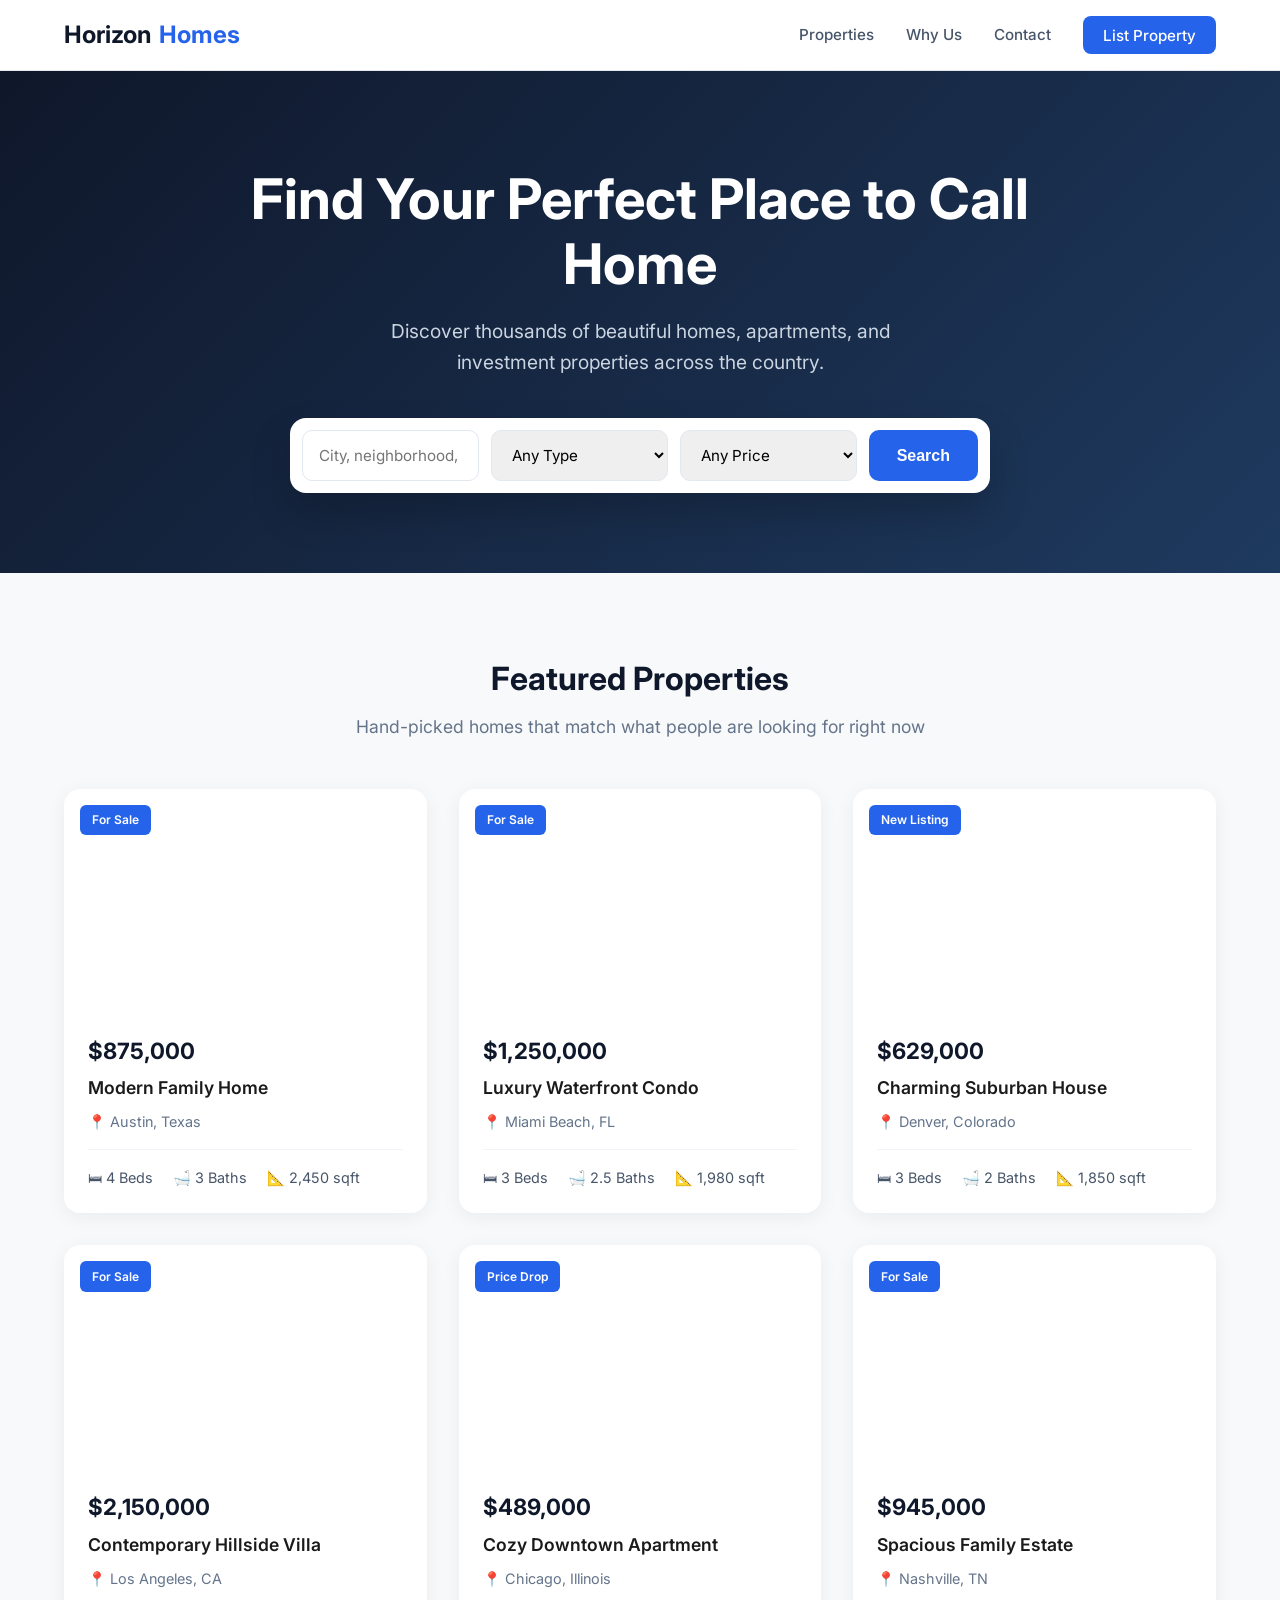
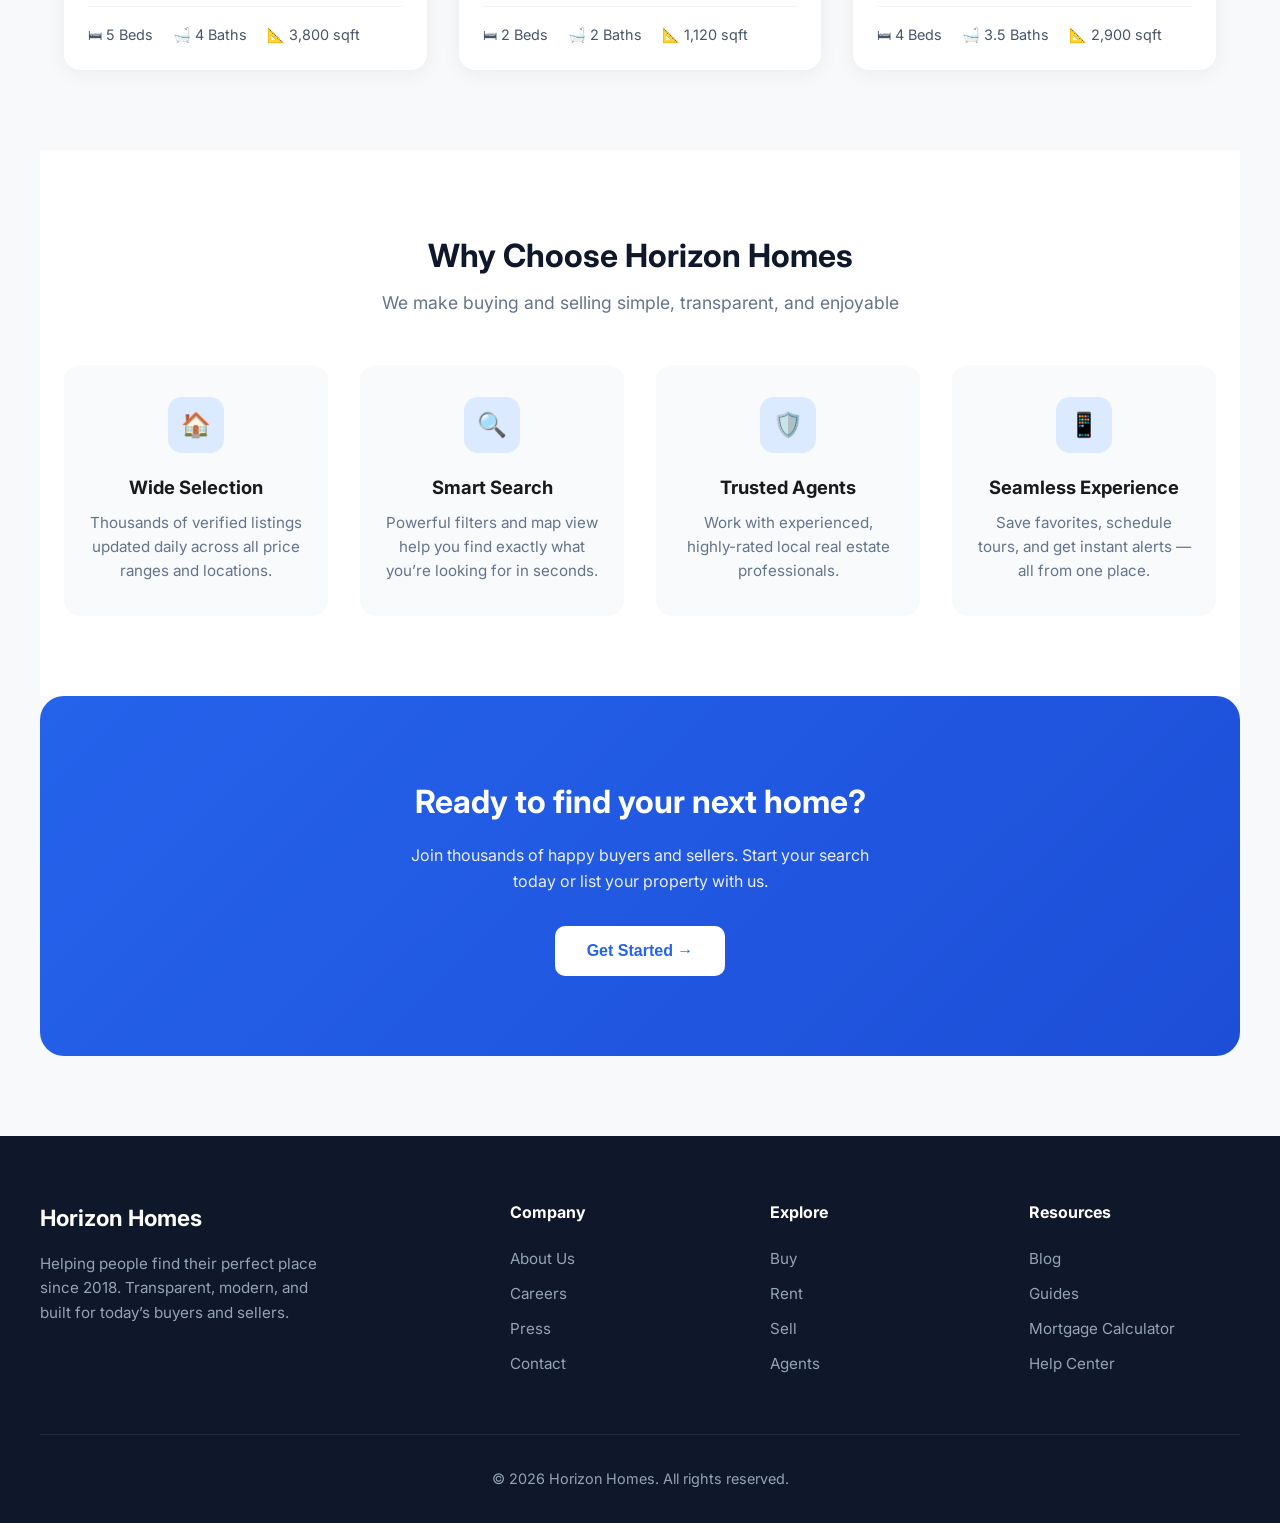
==== index.html @ 96eaeb39 "Fix homepage styling issue and complete mockup layout - corrected stylesheet reference so the page l" ====
<!DOCTYPE html>
<html lang="en">
<head>
  <meta charset="UTF-8">
  <meta name="viewport" content="width=device-width, initial-scale=1.0">
  <title>Horizon Homes | Find Your Dream Property</title>
  <link href="https://fonts.googleapis.com/css2?family=Inter:wght@300;400;500;600;700&display=swap" rel="stylesheet">
  <link rel="stylesheet" href="index.css">
</head>
<body>

  <!-- NAVBAR -->
  <nav class="navbar">
    <div class="nav-container">
      <a href="#" class="logo">Horizon<span>Homes</span></a>
      <ul class="nav-links">
        <li><a href="#properties">Properties</a></li>
        <li><a href="#features">Why Us</a></li>
        <li><a href="#contact">Contact</a></li>
        <li><a href="#" class="nav-cta">List Property</a></li>
      </ul>
    </div>
  </nav>

  <!-- HERO -->
  <section class="hero">
    <div class="hero-content">
      <h1>Find Your Perfect Place to Call Home</h1>
      <p>Discover thousands of beautiful homes, apartments, and investment properties across the country.</p>
      
      <div class="search-box">
        <input type="text" placeholder="City, neighborhood, or ZIP">
        <select>
          <option>Any Type</option>
          <option>House</option>
          <option>Apartment</option>
          <option>Condo</option>
          <option>Townhouse</option>
        </select>
        <select>
          <option>Any Price</option>
          <option>Under $300k</option>
          <option>$300k – $600k</option>
          <option>$600k – $1M</option>
          <option>$1M+</option>
        </select>
        <button class="search-btn">Search</button>
      </div>
    </div>
  </section>

  <!-- FEATURED PROPERTIES -->
  <section class="section" id="properties">
    <div class="section-header">
      <h2>Featured Properties</h2>
      <p>Hand-picked homes that match what people are looking for right now</p>
    </div>

    <div class="properties-grid">
      <!-- Card 1 -->
      <div class="property-card">
        <div class="property-img" style="background-image: url('https://images.unsplash.com/photo-1600585154340-be6161a56a0c?w=800')">
          <span class="badge">For Sale</span>
        </div>
        <div class="property-content">
          <div class="property-price">$875,000</div>
          <div class="property-title">Modern Family Home</div>
          <div class="property-location">📍 Austin, Texas</div>
          <div class="property-meta">
            <span>🛏 4 Beds</span>
            <span>🛁 3 Baths</span>
            <span>📐 2,450 sqft</span>
          </div>
        </div>
      </div>

      <!-- Card 2 -->
      <div class="property-card">
        <div class="property-img" style="background-image: url('https://images.unsplash.com/photo-1600607687939-ce8a6c25118c?w=800')">
          <span class="badge">For Sale</span>
        </div>
        <div class="property-content">
          <div class="property-price">$1,250,000</div>
          <div class="property-title">Luxury Waterfront Condo</div>
          <div class="property-location">📍 Miami Beach, FL</div>
          <div class="property-meta">
            <span>🛏 3 Beds</span>
            <span>🛁 2.5 Baths</span>
            <span>📐 1,980 sqft</span>
          </div>
        </div>
      </div>

      <!-- Card 3 -->
      <div class="property-card">
        <div class="property-img" style="background-image: url('https://images.unsplash.com/photo-1600566753190-17f0baa2a6c3?w=800')">
          <span class="badge">New Listing</span>
        </div>
        <div class="property-content">
          <div class="property-price">$629,000</div>
          <div class="property-title">Charming Suburban House</div>
          <div class="property-location">📍 Denver, Colorado</div>
          <div class="property-meta">
            <span>🛏 3 Beds</span>
            <span>🛁 2 Baths</span>
            <span>📐 1,850 sqft</span>
          </div>
        </div>
      </div>

      <!-- Card 4 -->
      <div class="property-card">
        <div class="property-img" style="background-image: url('https://images.unsplash.com/photo-1600047509807-ba8f99d2cd00?w=800')">
          <span class="badge">For Sale</span>
        </div>
        <div class="property-content">
          <div class="property-price">$2,150,000</div>
          <div class="property-title">Contemporary Hillside Villa</div>
          <div class="property-location">📍 Los Angeles, CA</div>
          <div class="property-meta">
            <span>🛏 5 Beds</span>
            <span>🛁 4 Baths</span>
            <span>📐 3,800 sqft</span>
          </div>
        </div>
      </div>

      <!-- Card 5 -->
      <div class="property-card">
        <div class="property-img" style="background-image: url('https://images.unsplash.com/photo-1600585154526-990dced4db0d?w=800')">
          <span class="badge">Price Drop</span>
        </div>
        <div class="property-content">
          <div class="property-price">$489,000</div>
          <div class="property-title">Cozy Downtown Apartment</div>
          <div class="property-location">📍 Chicago, Illinois</div>
          <div class="property-meta">
            <span>🛏 2 Beds</span>
            <span>🛁 2 Baths</span>
            <span>📐 1,120 sqft</span>
          </div>
        </div>
      </div>

      <!-- Card 6 -->
      <div class="property-card">
        <div class="property-img" style="background-image: url('https://images.unsplash.com/photo-1605276374104-dee2a0ed3cd6?w=800')">
          <span class="badge">For Sale</span>
        </div>
        <div class="property-content">
          <div class="property-price">$945,000</div>
          <div class="property-title">Spacious Family Estate</div>
          <div class="property-location">📍 Nashville, TN</div>
          <div class="property-meta">
            <span>🛏 4 Beds</span>
            <span>🛁 3.5 Baths</span>
            <span>📐 2,900 sqft</span>
          </div>
        </div>
      </div>
    </div>
  </section>

  <!-- FEATURES -->
  <section class="section features" id="features">
    <div class="section-header">
      <h2>Why Choose Horizon Homes</h2>
      <p>We make buying and selling simple, transparent, and enjoyable</p>
    </div>

    <div class="features-grid">
      <div class="feature-card">
        <div class="feature-icon">🏠</div>
        <h3>Wide Selection</h3>
        <p>Thousands of verified listings updated daily across all price ranges and locations.</p>
      </div>
      <div class="feature-card">
        <div class="feature-icon">🔍</div>
        <h3>Smart Search</h3>
        <p>Powerful filters and map view help you find exactly what you’re looking for in seconds.</p>
      </div>
      <div class="feature-card">
        <div class="feature-icon">🛡️</div>
        <h3>Trusted Agents</h3>
        <p>Work with experienced, highly-rated local real estate professionals.</p>
      </div>
      <div class="feature-card">
        <div class="feature-icon">📱</div>
        <h3>Seamless Experience</h3>
        <p>Save favorites, schedule tours, and get instant alerts — all from one place.</p>
      </div>
    </div>
  </section>

  <!-- CTA -->
  <section class="cta" id="contact">
    <h2>Ready to find your next home?</h2>
    <p>Join thousands of happy buyers and sellers. Start your search today or list your property with us.</p>
    <button class="cta-btn">Get Started →</button>
  </section>

  <!-- FOOTER -->
  <footer>
    <div class="footer-content">
      <div class="footer-brand">
        <h3>Horizon Homes</h3>
        <p>Helping people find their perfect place since 2018. Transparent, modern, and built for today’s buyers and sellers.</p>
      </div>
      <div class="footer-col">
        <h4>Company</h4>
        <ul>
          <li><a href="#">About Us</a></li>
          <li><a href="#">Careers</a></li>
          <li><a href="#">Press</a></li>
          <li><a href="#">Contact</a></li>
        </ul>
      </div>
      <div class="footer-col">
        <h4>Explore</h4>
        <ul>
          <li><a href="#">Buy</a></li>
          <li><a href="#">Rent</a></li>
          <li><a href="#">Sell</a></li>
          <li><a href="#">Agents</a></li>
        </ul>
      </div>
      <div class="footer-col">
        <h4>Resources</h4>
        <ul>
          <li><a href="#">Blog</a></li>
          <li><a href="#">Guides</a></li>
          <li><a href="#">Mortgage Calculator</a></li>
          <li><a href="#">Help Center</a></li>
        </ul>
      </div>
    </div>
    <div class="footer-bottom">
      © 2026 Horizon Homes. All rights reserved.
    </div>
  </footer>

</body>
</html>
---- index.css ----
* {
      margin: 0;
      padding: 0;
      box-sizing: border-box;
    }

    body {
      font-family: 'Inter', system-ui, sans-serif;
      color: #1a1a1a;
      line-height: 1.6;
      background: #f8f9fa;
    }

    /* ========== NAVBAR ========== */
    .navbar {
      position: sticky;
      top: 0;
      z-index: 100;
      background: rgba(255, 255, 255, 0.95);
      backdrop-filter: blur(12px);
      border-bottom: 1px solid #e5e7eb;
      padding: 1rem 0;
    }

    .nav-container {
      max-width: 1200px;
      margin: 0 auto;
      padding: 0 1.5rem;
      display: flex;
      align-items: center;
      justify-content: space-between;
    }

    .logo {
      font-size: 1.5rem;
      font-weight: 700;
      color: #0f172a;
      text-decoration: none;
      display: flex;
      align-items: center;
      gap: 0.5rem;
    }

    .logo span {
      color: #2563eb;
    }

    .nav-links {
      display: flex;
      gap: 2rem;
      list-style: none;
    }

    .nav-links a {
      text-decoration: none;
      color: #475569;
      font-weight: 500;
      font-size: 0.95rem;
      transition: color 0.2s;
    }

    .nav-links a:hover {
      color: #2563eb;
    }

    .nav-cta {
      background: #2563eb;
      color: white !important;
      padding: 0.6rem 1.25rem;
      border-radius: 8px;
      font-weight: 600;
    }

    .nav-cta:hover {
      background: #1d4ed8 !important;
    }

    /* ========== HERO ========== */
    .hero {
      background: linear-gradient(135deg, #0f172a 0%, #1e3a5f 100%);
      color: white;
      padding: 6rem 1.5rem 5rem;
      text-align: center;
      position: relative;
      overflow: hidden;
    }

    .hero::before {
      content: '';
      position: absolute;
      inset: 0;
      background: url('https://images.unsplash.com/photo-1600585154340-be6161a56a0c?w=1600') center/cover;
      opacity: 0.25;
    }

    .hero-content {
      position: relative;
      max-width: 800px;
      margin: 0 auto;
    }

    .hero h1 {
      font-size: clamp(2.2rem, 5vw, 3.5rem);
      font-weight: 700;
      line-height: 1.15;
      margin-bottom: 1.25rem;
    }

    .hero p {
      font-size: 1.2rem;
      color: #cbd5e1;
      margin-bottom: 2.5rem;
      max-width: 560px;
      margin-left: auto;
      margin-right: auto;
    }

    /* Search Box */
    .search-box {
      background: white;
      border-radius: 16px;
      padding: 0.75rem;
      display: flex;
      flex-wrap: wrap;
      gap: 0.75rem;
      box-shadow: 0 20px 40px rgba(0,0,0,0.2);
      max-width: 700px;
      margin: 0 auto;
    }

    .search-box input,
    .search-box select {
      flex: 1;
      min-width: 140px;
      padding: 0.9rem 1rem;
      border: 1px solid #e2e8f0;
      border-radius: 10px;
      font-size: 0.95rem;
      font-family: inherit;
      outline: none;
    }

    .search-box input:focus,
    .search-box select:focus {
      border-color: #2563eb;
    }

    .search-btn {
      background: #2563eb;
      color: white;
      border: none;
      padding: 0.9rem 1.75rem;
      border-radius: 10px;
      font-weight: 600;
      font-size: 1rem;
      cursor: pointer;
      transition: background 0.2s;
    }

    .search-btn:hover {
      background: #1d4ed8;
    }

    /* ========== SECTION STYLES ========== */
    .section {
      max-width: 1200px;
      margin: 0 auto;
      padding: 5rem 1.5rem;
    }

    .section-header {
      text-align: center;
      margin-bottom: 3rem;
    }

    .section-header h2 {
      font-size: 2rem;
      font-weight: 700;
      color: #0f172a;
      margin-bottom: 0.5rem;
    }

    .section-header p {
      color: #64748b;
      font-size: 1.1rem;
    }

    /* ========== PROPERTY CARDS ========== */
    .properties-grid {
      display: grid;
      grid-template-columns: repeat(auto-fill, minmax(320px, 1fr));
      gap: 2rem;
    }

    .property-card {
      background: white;
      border-radius: 16px;
      overflow: hidden;
      box-shadow: 0 4px 20px rgba(0,0,0,0.06);
      transition: transform 0.25s, box-shadow 0.25s;
    }

    .property-card:hover {
      transform: translateY(-6px);
      box-shadow: 0 12px 30px rgba(0,0,0,0.1);
    }

    .property-img {
      height: 220px;
      background-size: cover;
      background-position: center;
      position: relative;
    }

    .badge {
      position: absolute;
      top: 1rem;
      left: 1rem;
      background: #2563eb;
      color: white;
      font-size: 0.75rem;
      font-weight: 600;
      padding: 0.35rem 0.75rem;
      border-radius: 6px;
    }

    .property-content {
      padding: 1.5rem;
    }

    .property-price {
      font-size: 1.4rem;
      font-weight: 700;
      color: #0f172a;
      margin-bottom: 0.35rem;
    }

    .property-title {
      font-size: 1.1rem;
      font-weight: 600;
      margin-bottom: 0.5rem;
    }

    .property-location {
      color: #64748b;
      font-size: 0.9rem;
      margin-bottom: 1rem;
      display: flex;
      align-items: center;
      gap: 0.35rem;
    }

    .property-meta {
      display: flex;
      gap: 1.25rem;
      color: #475569;
      font-size: 0.9rem;
      border-top: 1px solid #f1f5f9;
      padding-top: 1rem;
    }

    .property-meta span {
      display: flex;
      align-items: center;
      gap: 0.3rem;
    }

    /* ========== FEATURES ========== */
    .features {
      background: white;
    }

    .features-grid {
      display: grid;
      grid-template-columns: repeat(auto-fit, minmax(250px, 1fr));
      gap: 2rem;
    }

    .feature-card {
      text-align: center;
      padding: 2rem 1.5rem;
      border-radius: 16px;
      background: #f8fafc;
      transition: background 0.2s;
    }

    .feature-card:hover {
      background: #f1f5f9;
    }

    .feature-icon {
      width: 56px;
      height: 56px;
      background: #dbeafe;
      color: #2563eb;
      border-radius: 14px;
      display: flex;
      align-items: center;
      justify-content: center;
      font-size: 1.5rem;
      margin: 0 auto 1.25rem;
    }

    .feature-card h3 {
      font-size: 1.15rem;
      margin-bottom: 0.5rem;
    }

    .feature-card p {
      color: #64748b;
      font-size: 0.95rem;
    }

    /* ========== CTA ========== */
    .cta {
      background: linear-gradient(135deg, #2563eb, #1d4ed8);
      color: white;
      text-align: center;
      padding: 5rem 1.5rem;
      border-radius: 24px;
      margin: 0 1.5rem 5rem;
      max-width: 1200px;
      margin-left: auto;
      margin-right: auto;
    }

    .cta h2 {
      font-size: 2rem;
      margin-bottom: 1rem;
    }

    .cta p {
      opacity: 0.9;
      margin-bottom: 2rem;
      max-width: 500px;
      margin-left: auto;
      margin-right: auto;
    }

    .cta-btn {
      background: white;
      color: #2563eb;
      border: none;
      padding: 1rem 2rem;
      border-radius: 10px;
      font-weight: 600;
      font-size: 1rem;
      cursor: pointer;
      transition: transform 0.2s;
    }

    .cta-btn:hover {
      transform: scale(1.03);
    }

    /* ========== FOOTER ========== */
    footer {
      background: #0f172a;
      color: #94a3b8;
      padding: 4rem 1.5rem 2rem;
    }

    .footer-content {
      max-width: 1200px;
      margin: 0 auto;
      display: grid;
      grid-template-columns: 2fr 1fr 1fr 1fr;
      gap: 3rem;
      margin-bottom: 3rem;
    }

    .footer-brand h3 {
      color: white;
      font-size: 1.4rem;
      margin-bottom: 1rem;
    }

    .footer-brand p {
      max-width: 280px;
      font-size: 0.95rem;
    }

    .footer-col h4 {
      color: white;
      font-size: 1rem;
      margin-bottom: 1.25rem;
    }

    .footer-col ul {
      list-style: none;
    }

    .footer-col li {
      margin-bottom: 0.6rem;
    }

    .footer-col a {
      color: #94a3b8;
      text-decoration: none;
      font-size: 0.95rem;
      transition: color 0.2s;
    }

    .footer-col a:hover {
      color: white;
    }

    .footer-bottom {
      max-width: 1200px;
      margin: 0 auto;
      padding-top: 2rem;
      border-top: 1px solid #1e293b;
      text-align: center;
      font-size: 0.9rem;
    }

    /* ========== RESPONSIVE ========== */
    @media (max-width: 768px) {
      .nav-links {
        display: none;
      }

      .search-box {
        flex-direction: column;
      }

      .footer-content {
        grid-template-columns: 1fr;
        gap: 2rem;
      }

      .hero {
        padding: 4rem 1.5rem 3.5rem;
      }
    }
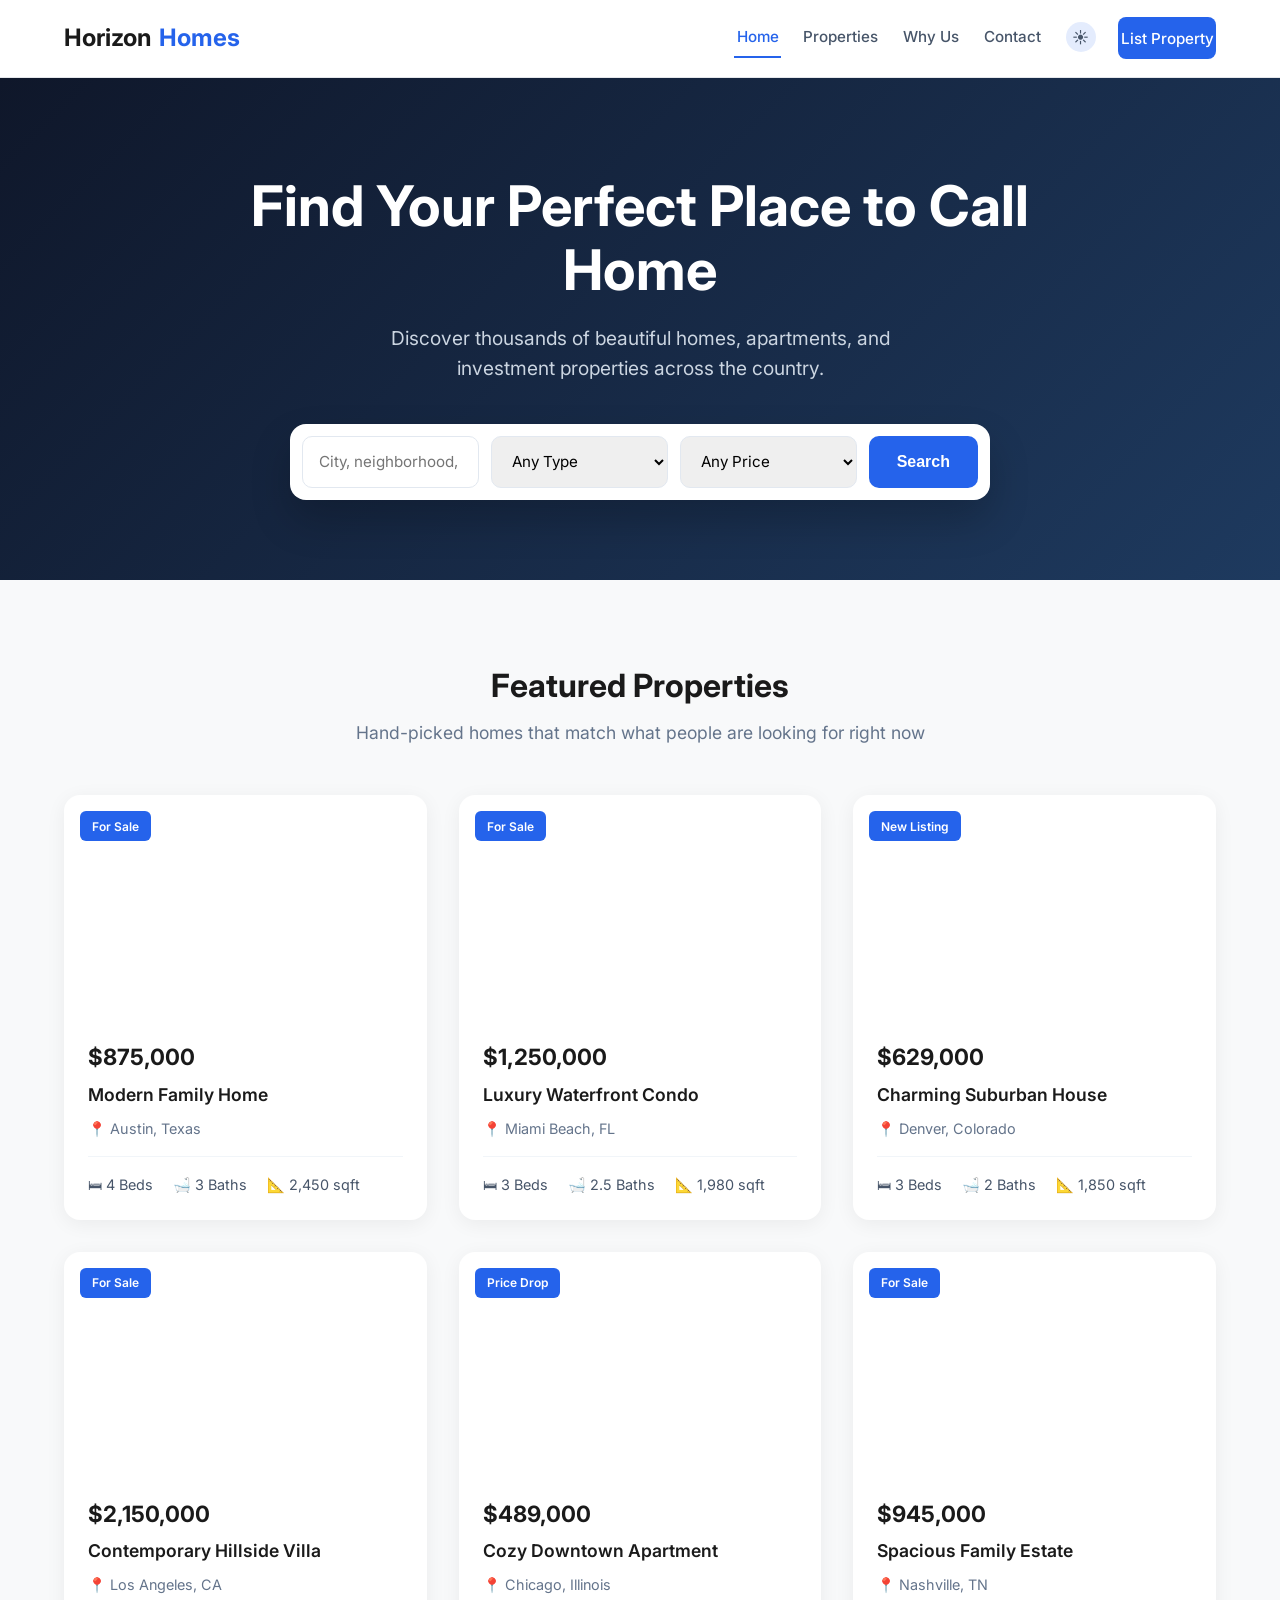
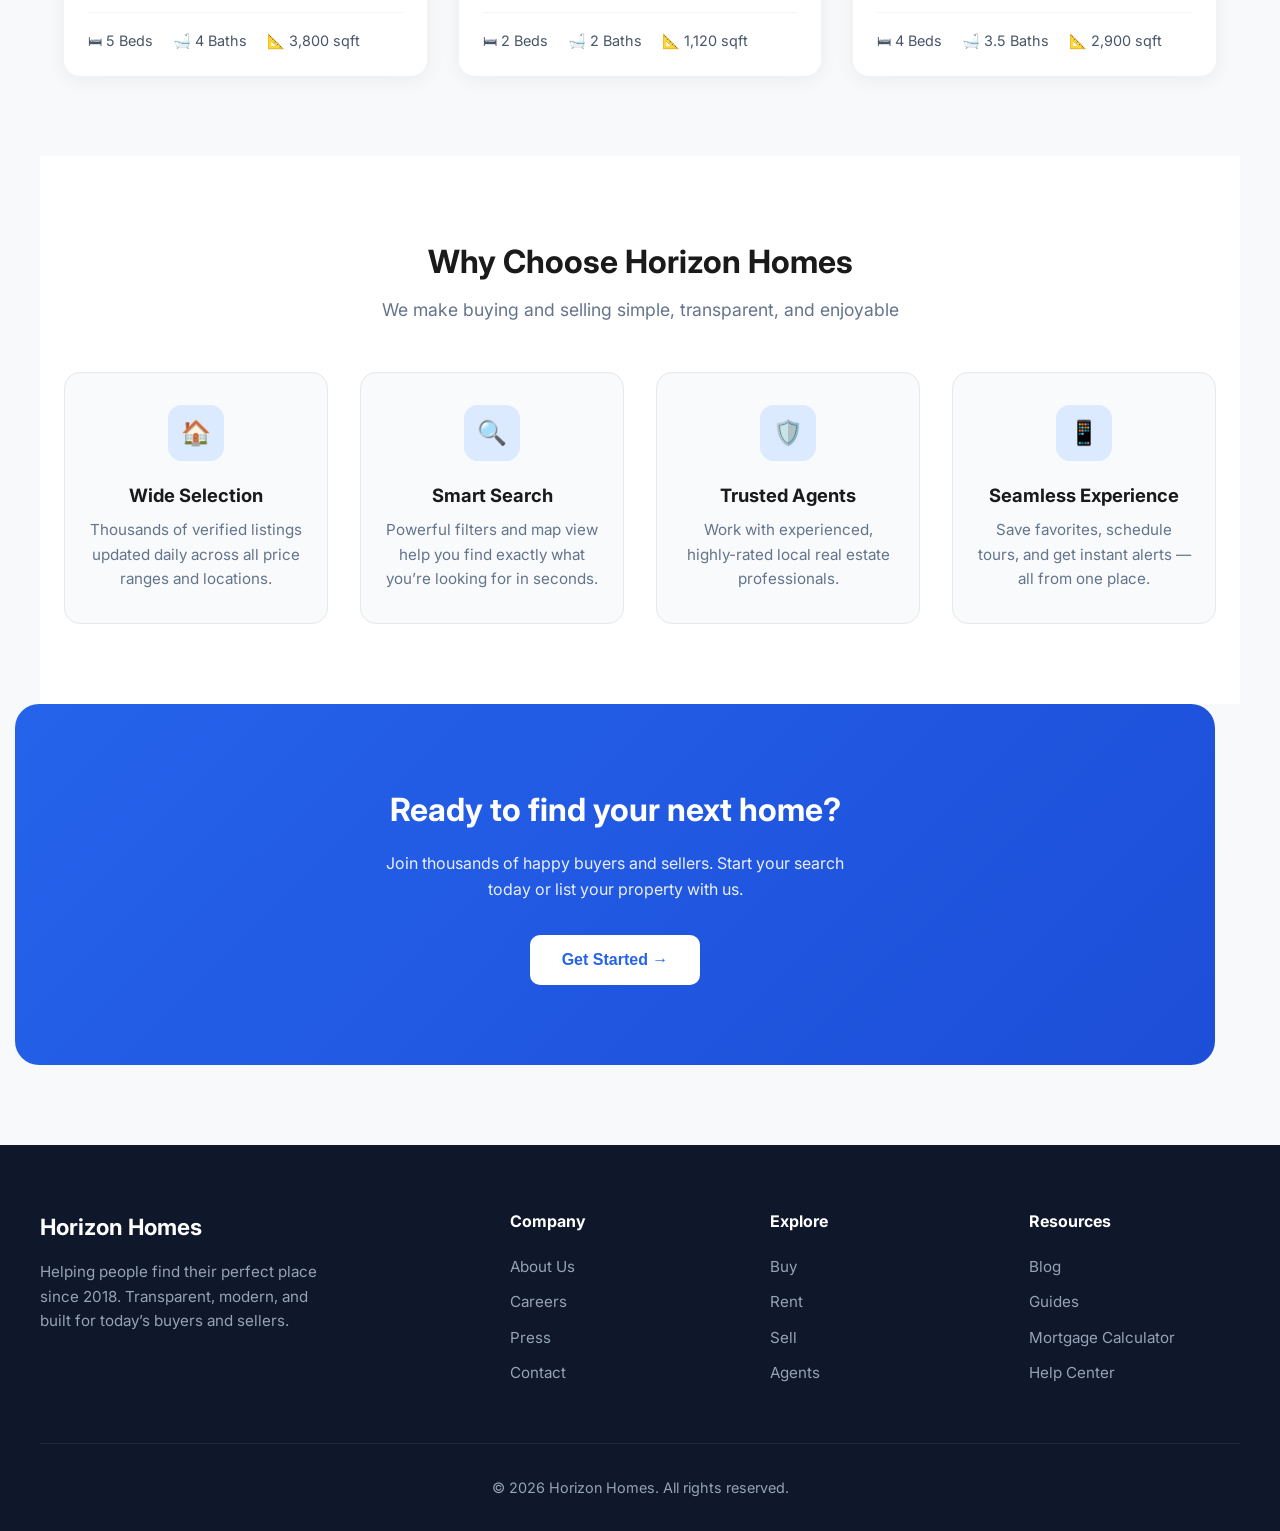
==== commit 8f0f91ae: "update all mock up pages and sections" ====
--- a/index.html
+++ b/index.html
@@ -12,12 +12,39 @@
   <!-- NAVBAR -->
   <nav class="navbar">
     <div class="nav-container">
-      <a href="#" class="logo">Horizon<span>Homes</span></a>
+      <div class="nav-left">
+        <div class="menu-panel-wrap">
+          <button class="menu-toggle" aria-label="Open menu" aria-expanded="false">
+            <span class="hamburger" aria-hidden="true">
+              <span></span>
+              <span></span>
+              <span></span>
+            </span>
+          </button>
+          <div class="floating-menu" id="floatingMenu" aria-hidden="true">
+            <div class="menu-header">
+              <strong>Quick tools</strong>
+              <button type="button" class="menu-close" aria-label="Close menu">×</button>
+            </div>
+            <button type="button" class="menu-option theme-toggle" data-theme-toggle aria-label="Toggle dark mode">
+              <span class="theme-icon" aria-hidden="true">☀️</span>
+            </button>
+            <a href="properties.html" class="menu-option">View listings</a>
+          </div>
+        </div>
+        <a href="index.html" class="logo">Horizon<span>Homes</span></a>
+      </div>
       <ul class="nav-links">
-        <li><a href="#properties">Properties</a></li>
-        <li><a href="#features">Why Us</a></li>
-        <li><a href="#contact">Contact</a></li>
-        <li><a href="#" class="nav-cta">List Property</a></li>
+        <li><a href="index.html" class="active">Home</a></li>
+        <li><a href="properties.html">Properties</a></li>
+        <li><a href="why-us.html">Why Us</a></li>
+        <li><a href="contact.html">Contact</a></li>
+        <li class="desktop-theme-item">
+          <button type="button" class="nav-theme-toggle" data-theme-toggle aria-label="Toggle dark mode">
+            <span class="theme-icon" aria-hidden="true">☀️</span>
+          </button>
+        </li>
+        <li><a href="contact.html#contact-form" class="nav-cta">List Property</a></li>
       </ul>
     </div>
   </nav>
@@ -239,5 +266,50 @@
     </div>
   </footer>
 
+  <script>
+    const body = document.body;
+    const menuToggle = document.querySelector('.menu-toggle');
+    const floatingMenu = document.getElementById('floatingMenu');
+    const closeMenuBtn = document.querySelector('.menu-close');
+    const themeToggleButtons = document.querySelectorAll('[data-theme-toggle]');
+
+    const syncThemeButton = () => {
+      const isDark = body.classList.contains('dark-theme');
+      themeToggleButtons.forEach((button) => {
+        const icon = button.querySelector('.theme-icon');
+        if (icon) {
+          icon.textContent = isDark ? '🌙' : '☀️';
+        }
+      });
+    };
+
+    const savedTheme = localStorage.getItem('horizon-theme');
+    if (savedTheme === 'dark') {
+      body.classList.add('dark-theme');
+    }
+    syncThemeButton();
+
+    menuToggle.addEventListener('click', () => {
+      const isOpen = floatingMenu.classList.toggle('open');
+      menuToggle.setAttribute('aria-expanded', String(isOpen));
+      floatingMenu.setAttribute('aria-hidden', String(!isOpen));
+    });
+
+    closeMenuBtn.addEventListener('click', () => {
+      floatingMenu.classList.remove('open');
+      menuToggle.setAttribute('aria-expanded', 'false');
+      floatingMenu.setAttribute('aria-hidden', 'true');
+    });
+
+    themeToggleButtons.forEach((button) => {
+      button.addEventListener('click', () => {
+        body.classList.toggle('dark-theme');
+        const isDark = body.classList.contains('dark-theme');
+        localStorage.setItem('horizon-theme', isDark ? 'dark' : 'light');
+        syncThemeButton();
+      });
+    });
+  </script>
+
 </body>
 </html>
--- a/index.css
+++ b/index.css
@@ -4,11 +4,40 @@
       box-sizing: border-box;
     }
 
+    :root {
+      --bg: #f8f9fa;
+      --bg-soft: #ffffff;
+      --panel: #ffffff;
+      --panel-alt: #f8fafc;
+      --text: #1a1a1a;
+      --text-soft: #475569;
+      --muted: #64748b;
+      --border: #e5e7eb;
+      --primary: #2563eb;
+      --primary-dark: #1d4ed8;
+      --shadow: rgba(15, 23, 42, 0.08);
+    }
+
     body {
       font-family: 'Inter', system-ui, sans-serif;
-      color: #1a1a1a;
+      color: var(--text);
       line-height: 1.6;
-      background: #f8f9fa;
+      background: var(--bg);
+      transition: background 0.25s ease, color 0.25s ease;
+    }
+
+    body.dark-theme {
+      --bg: #020817;
+      --bg-soft: #0f172a;
+      --panel: #0f172a;
+      --panel-alt: #111827;
+      --text: #e2e8f0;
+      --text-soft: #cbd5e1;
+      --muted: #94a3b8;
+      --border: #1e293b;
+      --primary: #60a5fa;
+      --primary-dark: #3b82f6;
+      --shadow: rgba(2, 6, 23, 0.55);
     }
 
     /* ========== NAVBAR ========== */
@@ -18,10 +47,14 @@
       z-index: 100;
       background: rgba(255, 255, 255, 0.95);
       backdrop-filter: blur(12px);
-      border-bottom: 1px solid #e5e7eb;
+      border-bottom: 1px solid var(--border);
       padding: 1rem 0;
     }
 
+    body.dark-theme .navbar {
+      background: rgba(15, 23, 42, 0.92);
+    }
+
     .nav-container {
       max-width: 1200px;
       margin: 0 auto;
@@ -29,12 +62,19 @@
       display: flex;
       align-items: center;
       justify-content: space-between;
+      gap: 1rem;
+    }
+
+    .nav-left {
+      display: flex;
+      align-items: center;
+      gap: 0.85rem;
     }
 
     .logo {
       font-size: 1.5rem;
       font-weight: 700;
-      color: #0f172a;
+      color: var(--text);
       text-decoration: none;
       display: flex;
       align-items: center;
@@ -42,37 +82,191 @@
     }
 
     .logo span {
-      color: #2563eb;
+      color: var(--primary);
     }
 
     .nav-links {
       display: flex;
-      gap: 2rem;
+      align-items: center;
+      gap: 1.25rem;
       list-style: none;
     }
 
     .nav-links a {
       text-decoration: none;
-      color: #475569;
+      color: var(--text-soft);
       font-weight: 500;
       font-size: 0.95rem;
-      transition: color 0.2s;
+      transition: color 0.2s ease, border-color 0.2s ease;
+      border-bottom: 2px solid transparent;
+      padding: 0.4rem 0.15rem;
+      display: inline-flex;
+      align-items: center;
     }
 
     .nav-links a:hover {
-      color: #2563eb;
+      color: var(--primary);
+    }
+
+    .desktop-theme-item {
+      display: flex;
+      align-items: center;
+    }
+
+    .nav-theme-toggle {
+      display: inline-flex;
+      align-items: center;
+      gap: 0.45rem;
+      border: 0;
+      border-bottom: 2px solid transparent;
+      background: transparent;
+      color: var(--text-soft);
+      font: inherit;
+      font-size: 0.95rem;
+      font-weight: 500;
+      padding: 0.4rem 0.15rem;
+      cursor: pointer;
+      transition: color 0.2s ease, border-color 0.2s ease;
+    }
+
+    .nav-theme-toggle:hover {
+      color: var(--primary);
+    }
+
+    .nav-links a.active {
+      color: var(--primary);
+      border-color: var(--primary);
     }
 
     .nav-cta {
-      background: #2563eb;
+      background: var(--primary);
       color: white !important;
-      padding: 0.6rem 1.25rem;
+      padding: 0.7rem 1.4rem;
       border-radius: 8px;
+      border-bottom: 0 !important;
       font-weight: 600;
+      display: inline-flex;
+      align-items: center;
+      justify-content: center;
+      min-height: 42px;
+      line-height: 1;
+      padding-inline: 1.35rem;
     }
 
     .nav-cta:hover {
-      background: #1d4ed8 !important;
+      background: var(--primary-dark) !important;
+    }
+
+    .menu-panel-wrap {
+      position: relative;
+      z-index: 120;
+    }
+
+    .menu-toggle {
+      border: none;
+      background: rgba(37, 99, 235, 0.08);
+      color: var(--text);
+      width: 42px;
+      height: 42px;
+      border-radius: 10px;
+      display: inline-flex;
+      align-items: center;
+      justify-content: center;
+      cursor: pointer;
+      border: 1px solid var(--border);
+      box-shadow: 0 8px 18px rgba(15, 23, 42, 0.04);
+    }
+
+    .hamburger {
+      display: flex;
+      flex-direction: column;
+      gap: 4px;
+      width: 18px;
+      height: 14px;
+      justify-content: center;
+    }
+
+    .hamburger span {
+      display: block;
+      width: 100%;
+      height: 2px;
+      background: currentColor;
+      border-radius: 999px;
+    }
+
+    .floating-menu {
+      position: absolute;
+      left: 0;
+      top: calc(100% + 0.75rem);
+      width: min(260px, calc(100vw - 2rem));
+      background: var(--panel);
+      border: 1px solid var(--border);
+      border-radius: 16px;
+      box-shadow: 0 18px 35px var(--shadow);
+      padding: 0.9rem;
+      display: none;
+    }
+
+    .floating-menu.open {
+      display: block;
+    }
+
+    .menu-header {
+      display: flex;
+      justify-content: space-between;
+      align-items: center;
+      margin-bottom: 0.75rem;
+      color: var(--text);
+      font-size: 0.9rem;
+    }
+
+    .menu-close {
+      border: none;
+      background: transparent;
+      color: var(--muted);
+      font-size: 1.3rem;
+      cursor: pointer;
+    }
+
+    .menu-option {
+      display: flex;
+      align-items: center;
+      gap: 0.7rem;
+      width: 100%;
+      text-decoration: none;
+      border: 1px solid var(--border);
+      background: var(--panel-alt);
+      color: var(--text);
+      padding: 0.8rem 0.9rem;
+      border-radius: 10px;
+      margin-bottom: 0.55rem;
+      text-align: left;
+      font: inherit;
+      cursor: pointer;
+    }
+
+    .menu-option:last-child {
+      margin-bottom: 0;
+    }
+
+    .theme-toggle {
+      justify-content: space-between;
+      padding-right: 0.75rem;
+    }
+
+    .theme-icon {
+      display: inline-flex;
+      align-items: center;
+      justify-content: center;
+      width: 30px;
+      height: 30px;
+      border-radius: 50%;
+      background: rgba(37, 99, 235, 0.12);
+      font-size: 1rem;
+    }
+
+    .menu-panel-wrap {
+      display: none;
     }
 
     /* ========== HERO ========== */
@@ -176,12 +370,12 @@
     .section-header h2 {
       font-size: 2rem;
       font-weight: 700;
-      color: #0f172a;
+      color: var(--text);
       margin-bottom: 0.5rem;
     }
 
     .section-header p {
-      color: #64748b;
+      color: var(--muted);
       font-size: 1.1rem;
     }
 
@@ -193,7 +387,7 @@
     }
 
     .property-card {
-      background: white;
+      background: var(--panel);
       border-radius: 16px;
       overflow: hidden;
       box-shadow: 0 4px 20px rgba(0,0,0,0.06);
@@ -231,7 +425,7 @@
     .property-price {
       font-size: 1.4rem;
       font-weight: 700;
-      color: #0f172a;
+      color: var(--text);
       margin-bottom: 0.35rem;
     }
 
@@ -239,10 +433,11 @@
       font-size: 1.1rem;
       font-weight: 600;
       margin-bottom: 0.5rem;
+      color: var(--text);
     }
 
     .property-location {
-      color: #64748b;
+      color: var(--muted);
       font-size: 0.9rem;
       margin-bottom: 1rem;
       display: flex;
@@ -267,7 +462,7 @@
 
     /* ========== FEATURES ========== */
     .features {
-      background: white;
+      background: var(--bg-soft);
     }
 
     .features-grid {
@@ -280,12 +475,13 @@
       text-align: center;
       padding: 2rem 1.5rem;
       border-radius: 16px;
-      background: #f8fafc;
+      background: var(--panel-alt);
       transition: background 0.2s;
+      border: 1px solid var(--border);
     }
 
     .feature-card:hover {
-      background: #f1f5f9;
+      background: rgba(148, 163, 184, 0.08);
     }
 
     .feature-icon {
@@ -304,10 +500,11 @@
     .feature-card h3 {
       font-size: 1.15rem;
       margin-bottom: 0.5rem;
+      color: var(--text);
     }
 
     .feature-card p {
-      color: #64748b;
+      color: var(--muted);
       font-size: 0.95rem;
     }
 
@@ -320,8 +517,7 @@
       border-radius: 24px;
       margin: 0 1.5rem 5rem;
       max-width: 1200px;
-      margin-left: auto;
-      margin-right: auto;
+      margin-inline: 15px;
     }
 
     .cta h2 {
@@ -414,14 +610,169 @@
       font-size: 0.9rem;
     }
 
+    /* ========== EXTRA PAGE STYLES ========== */
+    .page-hero {
+      background: linear-gradient(135deg, #0f172a 0%, #1e3a5f 100%);
+      color: white;
+      padding: 5rem 1.5rem 4rem;
+    }
+
+    .page-hero-inner {
+      max-width: 1200px;
+      margin: 0 auto;
+      text-align: center;
+    }
+
+    .page-hero h1 {
+      font-size: clamp(2.2rem, 4vw, 3rem);
+      margin-bottom: 0.75rem;
+    }
+
+    .page-hero p {
+      color: #cbd5e1;
+      font-size: 1.05rem;
+      max-width: 700px;
+      margin: 0 auto;
+    }
+
+    .listing-toolbar {
+      max-width: 1200px;
+      margin: 2rem auto 0;
+      background: white;
+      border-radius: 16px;
+      padding: 1rem;
+      box-shadow: 0 8px 24px rgba(15, 23, 42, 0.08);
+      display: flex;
+      flex-wrap: wrap;
+      gap: 0.75rem;
+      align-items: center;
+    }
+
+    .listing-toolbar input,
+    .listing-toolbar select {
+      flex: 1;
+      min-width: 160px;
+      padding: 0.9rem 1rem;
+      border: 1px solid #e2e8f0;
+      border-radius: 10px;
+      font: inherit;
+    }
+
+    .listing-toolbar button,
+    .primary-btn {
+      background: #2563eb;
+      color: white;
+      border: none;
+      border-radius: 10px;
+      padding: 0.9rem 1.5rem;
+      font-weight: 600;
+      cursor: pointer;
+    }
+
+    .contact-layout {
+      max-width: 1200px;
+      margin: 0 auto;
+      padding: 5rem 1.5rem;
+      display: grid;
+      grid-template-columns: 1fr 1.2fr;
+      gap: 2rem;
+    }
+
+    .info-panel,
+    .form-panel {
+      background: var(--panel);
+      border-radius: 18px;
+      padding: 2rem;
+      box-shadow: 0 8px 25px rgba(15, 23, 42, 0.06);
+      border: 1px solid var(--border);
+    }
+
+    .info-panel h3,
+    .form-panel h3 {
+      font-size: 1.5rem;
+      margin-bottom: 1rem;
+      color: var(--text);
+    }
+
+    .info-list {
+      list-style: none;
+      display: grid;
+      gap: 1rem;
+      margin-top: 1.5rem;
+    }
+
+    .info-list li {
+      background: var(--panel-alt);
+      border-radius: 12px;
+      padding: 1rem;
+      color: var(--text-soft);
+      border: 1px solid var(--border);
+    }
+
+    .info-list strong {
+      color: var(--text);
+      display: block;
+      margin-bottom: 0.2rem;
+    }
+
+    .contact-form {
+      display: grid;
+      gap: 1rem;
+    }
+
+    .form-row {
+      display: grid;
+      grid-template-columns: 1fr 1fr;
+      gap: 1rem;
+    }
+
+    .contact-form input,
+    .contact-form textarea,
+    .contact-form select {
+      width: 100%;
+      padding: 0.9rem 1rem;
+      border: 1px solid var(--border);
+      border-radius: 10px;
+      font: inherit;
+      resize: vertical;
+      background: var(--panel-alt);
+      color: var(--text);
+    }
+
+    .contact-form textarea {
+      min-height: 140px;
+    }
+
+    .page-grid {
+      max-width: 1200px;
+      margin: 0 auto;
+      padding: 4rem 1.5rem 5rem;
+    }
+
     /* ========== RESPONSIVE ========== */
     @media (max-width: 768px) {
+      .menu-panel-wrap {
+        display: block;
+      }
+
+      .desktop-theme-item {
+        display: none;
+      }
+
       .nav-links {
         display: none;
       }
 
+      .search-box,
+      .listing-toolbar,
+      .form-row,
+      .contact-layout {
+        flex-direction: column;
+        grid-template-columns: 1fr;
+      }
+
       .search-box {
-        flex-direction: column;
+        display: flex;
       }
 
       .footer-content {
@@ -429,7 +780,8 @@
         gap: 2rem;
       }
 
-      .hero {
+      .hero,
+      .page-hero {
         padding: 4rem 1.5rem 3.5rem;
       }
     }
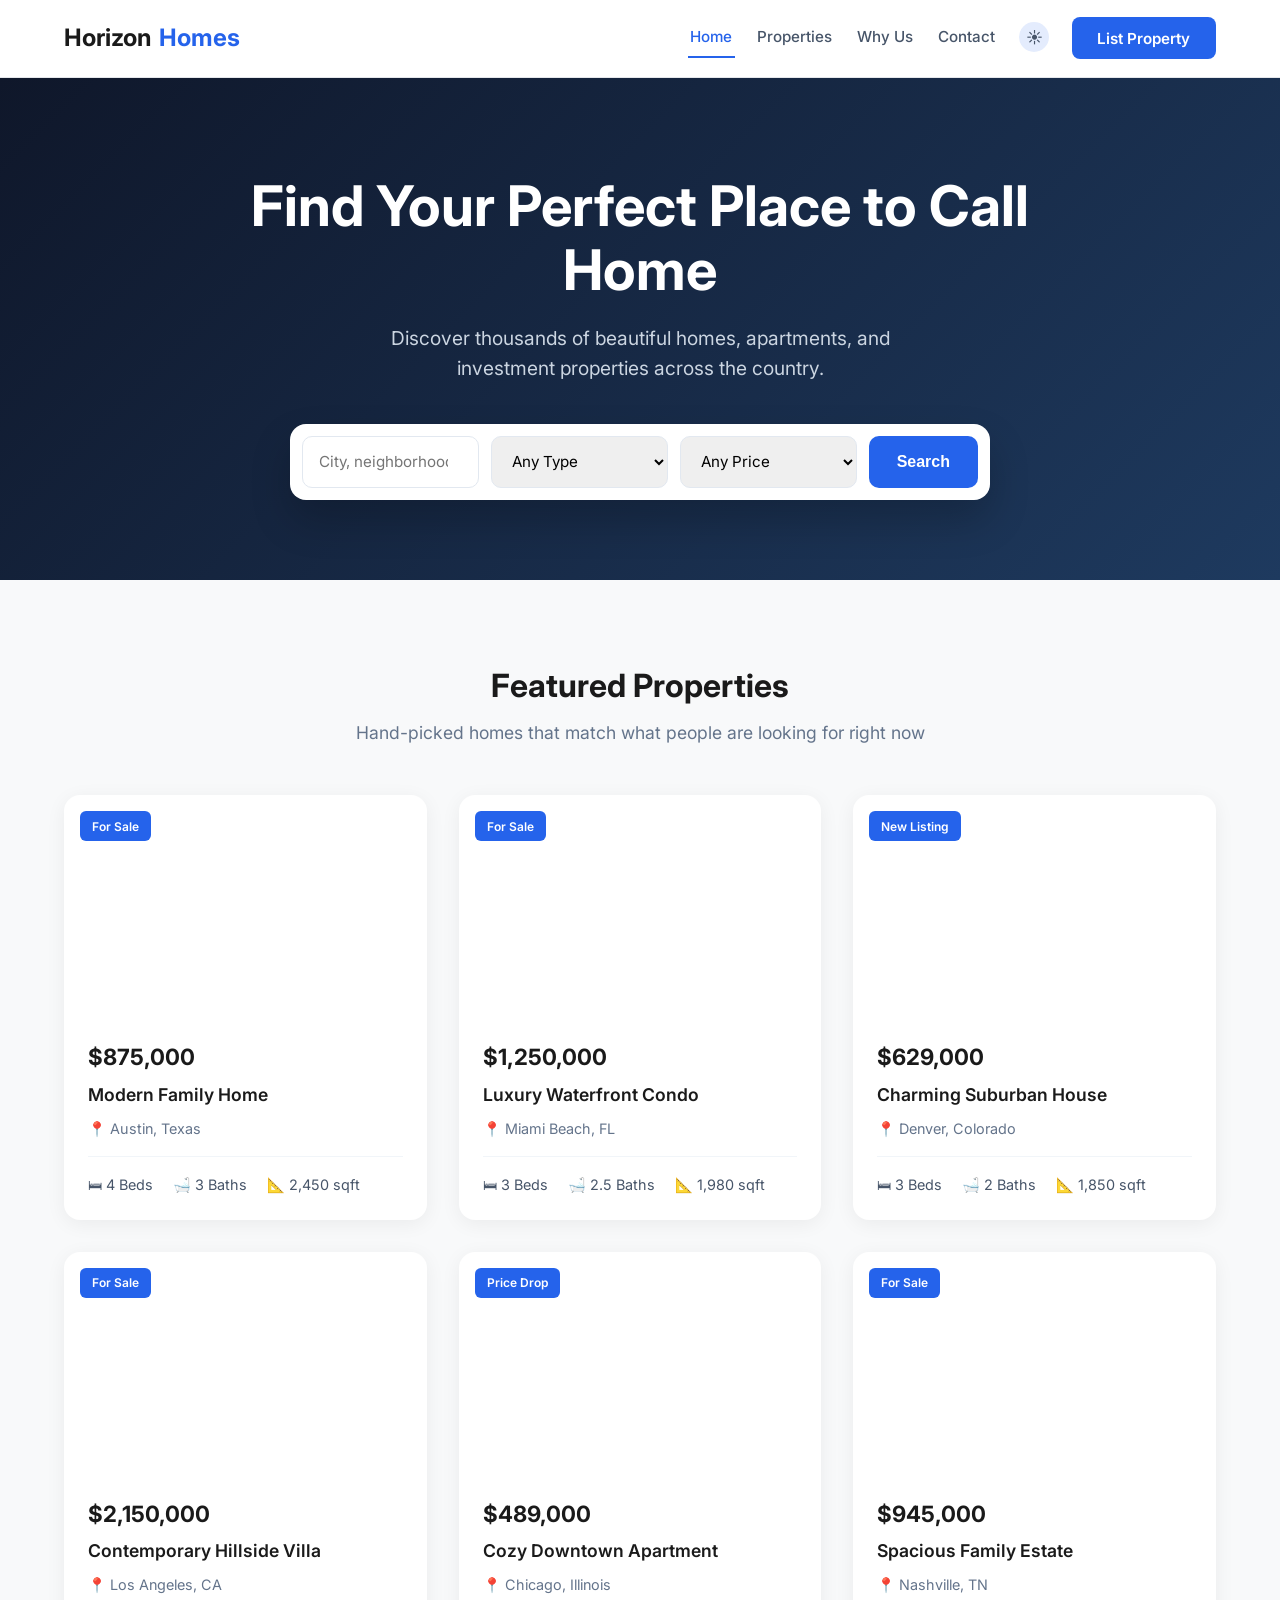
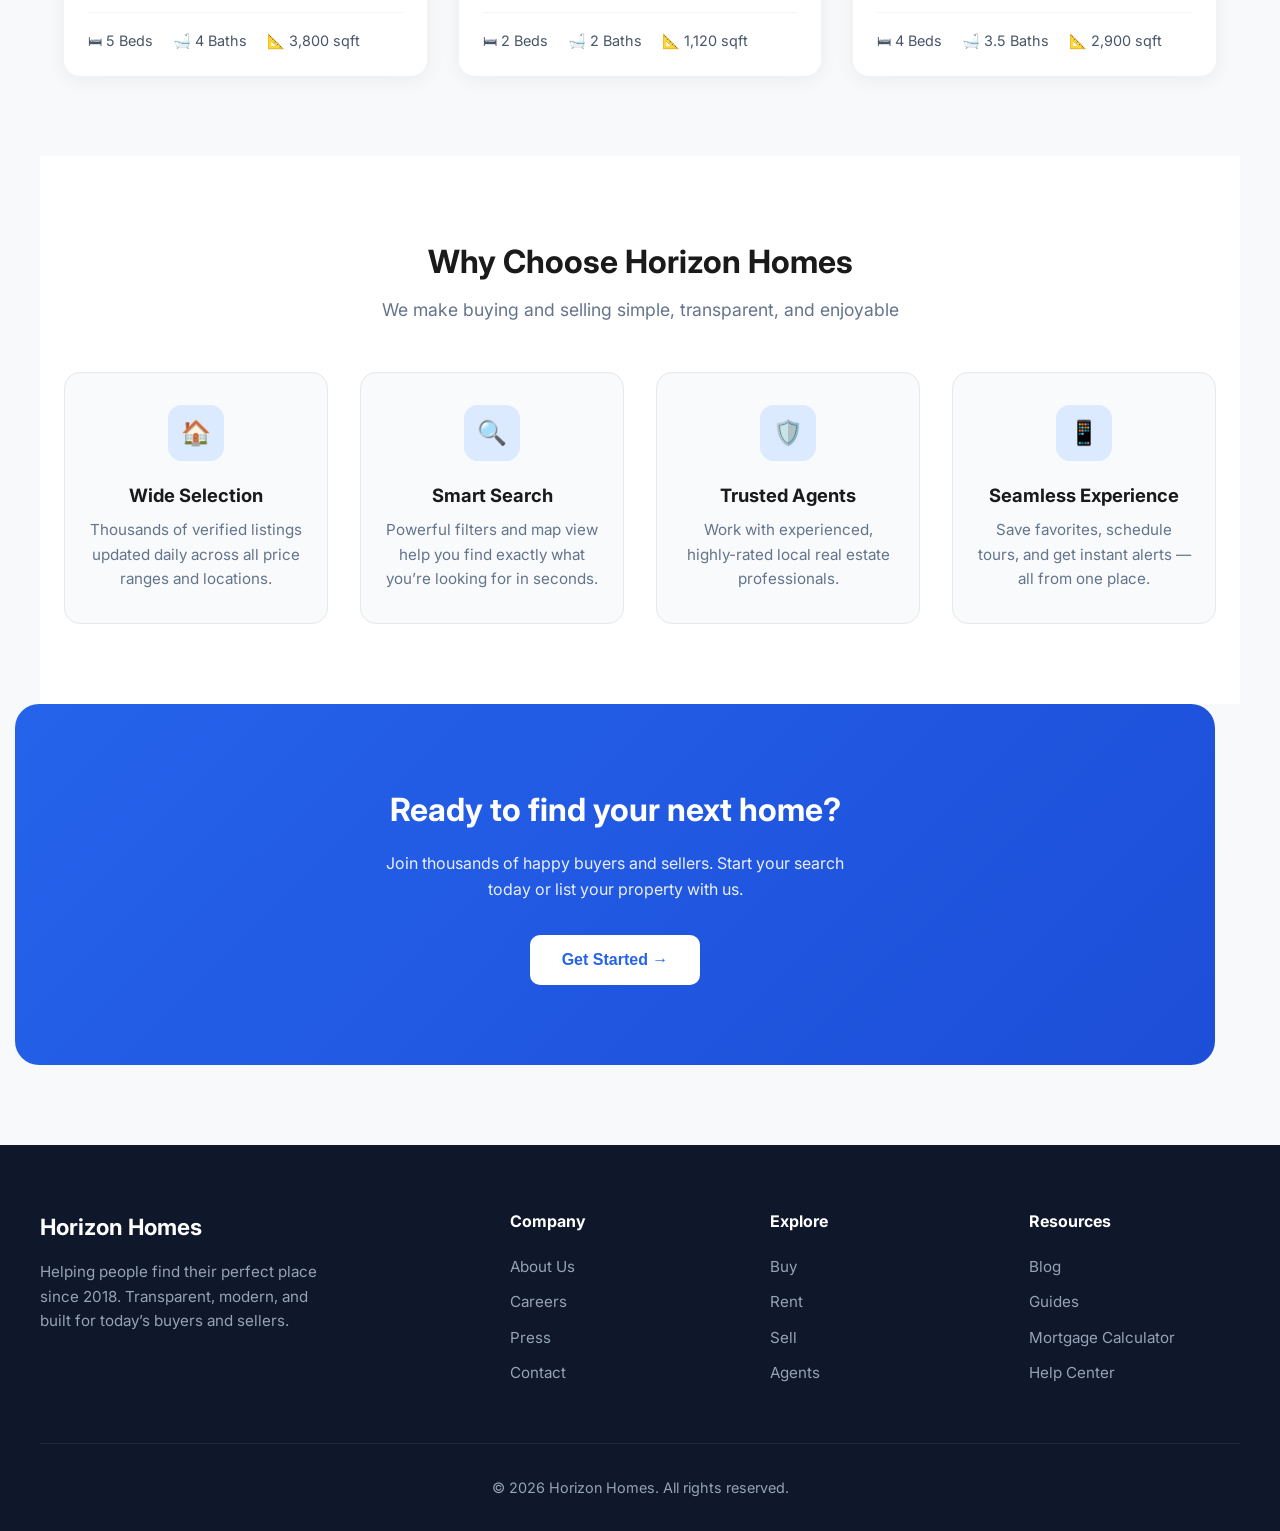
==== commit f18b4136: "update index.html and properties.html" ====
--- a/index.html
+++ b/index.html
@@ -55,24 +55,24 @@
       <h1>Find Your Perfect Place to Call Home</h1>
       <p>Discover thousands of beautiful homes, apartments, and investment properties across the country.</p>
       
-      <div class="search-box">
-        <input type="text" placeholder="City, neighborhood, or ZIP">
-        <select>
+      <form class="search-box" action="properties.html" method="get">
+        <input type="search" name="location" placeholder="City, neighborhood, or ZIP" aria-label="City, neighborhood, or ZIP">
+        <select name="type" aria-label="Property type">
           <option>Any Type</option>
           <option>House</option>
           <option>Apartment</option>
           <option>Condo</option>
           <option>Townhouse</option>
         </select>
-        <select>
+        <select name="price" aria-label="Price range">
           <option>Any Price</option>
           <option>Under $300k</option>
           <option>$300k – $600k</option>
           <option>$600k – $1M</option>
           <option>$1M+</option>
         </select>
-        <button class="search-btn">Search</button>
-      </div>
+        <button class="search-btn" type="submit">Search</button>
+      </form>
     </div>
   </section>
 
--- a/index.css
+++ b/index.css
@@ -138,22 +138,23 @@
       border-color: var(--primary);
     }
 
-    .nav-cta {
+    .nav-links .nav-cta {
       background: var(--primary);
       color: white !important;
-      padding: 0.7rem 1.4rem;
+      padding: 0.7rem 1.6rem;
       border-radius: 8px;
       border-bottom: 0 !important;
       font-weight: 600;
+      font-size: 0.95rem;
       display: inline-flex;
       align-items: center;
       justify-content: center;
       min-height: 42px;
       line-height: 1;
-      padding-inline: 1.35rem;
-    }
-
-    .nav-cta:hover {
+      padding-inline: 1.6rem;
+    }
+
+    .nav-links .nav-cta:hover {
       background: var(--primary-dark) !important;
     }
 
